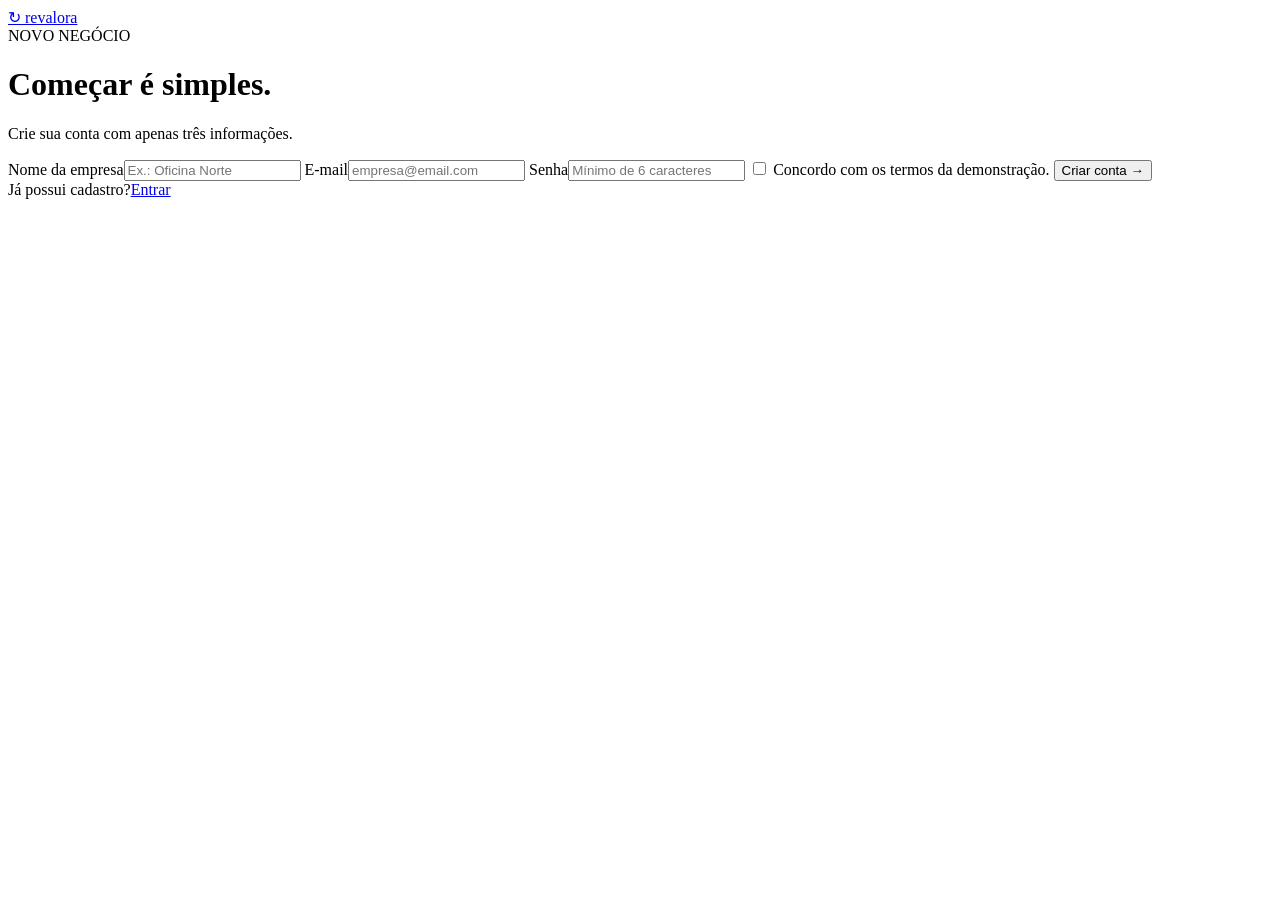
==== cadastro.html @ f768dd82 "Add files via upload" ====
<!DOCTYPE html>
<html lang="pt-BR">
<head><meta charset="UTF-8"><meta name="viewport" content="width=device-width, initial-scale=1.0"><title>Criar conta | Revalora</title><link rel="stylesheet" href="css/styles.css"></head>
<body class="auth-v2">
  <main class="auth-box">
    <a class="logo" href="index.html"><span>↻</span> revalora</a>
    <div class="auth-title"><span class="tag">NOVO NEGÓCIO</span><h1>Começar é simples.</h1><p>Crie sua conta com apenas três informações.</p></div>
    <div id="registerAlert" class="alert hidden"></div>
    <form id="registerForm" class="form-v2">
      <label>Nome da empresa<input id="companyName" type="text" placeholder="Ex.: Oficina Norte" required></label>
      <label>E-mail<input id="registerEmail" type="email" placeholder="empresa@email.com" required></label>
      <label>Senha<input id="registerPassword" type="password" placeholder="Mínimo de 6 caracteres" minlength="6" required></label>
      <label class="check"><input id="registerTerms" type="checkbox" required> Concordo com os termos da demonstração.</label>
      <button class="btn solid wide" type="submit">Criar conta →</button>
    </form>
    <div class="auth-bottom"><span>Já possui cadastro?</span><a href="login.html">Entrar</a></div>
  </main>
  <script src="js/app.js"></script><script src="js/auth.js"></script>
</body>
</html>
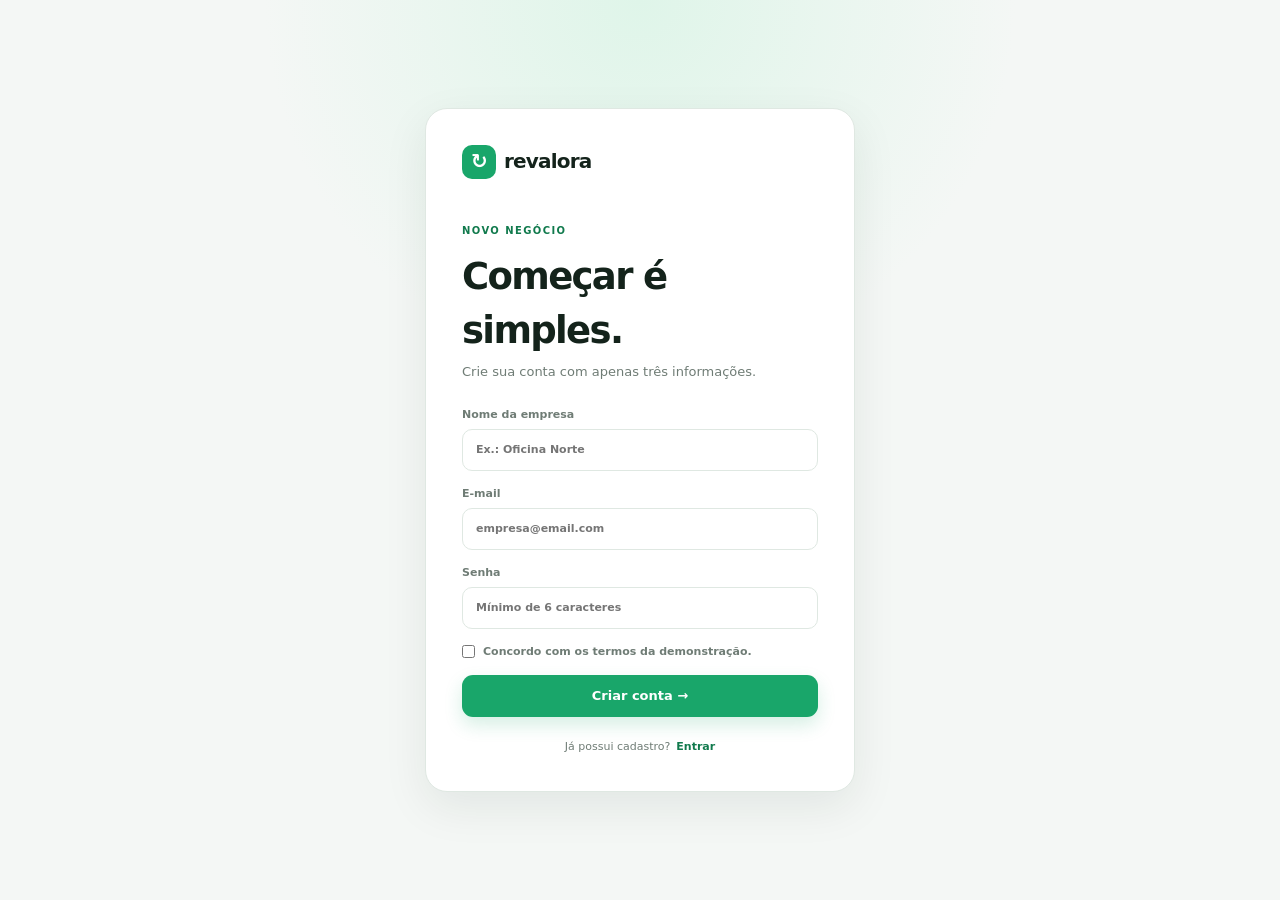
==== commit dbf88f2d: "Add files via upload" ====
--- a/cadastro.html
+++ b/cadastro.html
@@ -1,6 +1,6 @@
 <!DOCTYPE html>
 <html lang="pt-BR">
-<head><meta charset="UTF-8"><meta name="viewport" content="width=device-width, initial-scale=1.0"><title>Criar conta | Revalora</title><link rel="stylesheet" href="css/styles.css"></head>
+<head><meta charset="UTF-8"><meta name="viewport" content="width=device-width, initial-scale=1.0"><title>Criar conta | Revalora</title><link rel="stylesheet" href="styles.css"></head>
 <body class="auth-v2">
   <main class="auth-box">
     <a class="logo" href="index.html"><span>↻</span> revalora</a>
@@ -15,6 +15,6 @@
     </form>
     <div class="auth-bottom"><span>Já possui cadastro?</span><a href="login.html">Entrar</a></div>
   </main>
-  <script src="js/app.js"></script><script src="js/auth.js"></script>
+  <script src="app.js"></script><script src="auth.js"></script>
 </body>
 </html>
--- a/styles.css
+++ b/styles.css
@@ -0,0 +1,45 @@
+
+:root{
+  --bg:#f4f7f5;--card:#fff;--text:#14231b;--muted:#6f7c75;--line:#dfe8e2;
+  --green:#19a66a;--green-2:#117a4d;--green-soft:#e7f7ee;--dark:#10221a;
+  --amber:#b8731c;--amber-soft:#fff0db;--shadow:0 15px 45px rgba(17,42,29,.08);
+  --font:Inter,ui-sans-serif,system-ui,-apple-system,BlinkMacSystemFont,"Segoe UI",sans-serif;
+}
+*{box-sizing:border-box}html{scroll-behavior:smooth}body{margin:0;font-family:var(--font);background:var(--bg);color:var(--text);line-height:1.45}
+body.dark{--bg:#0c1410;--card:#121d17;--text:#eef8f2;--muted:#91a097;--line:#26372f;--green-soft:#123a29;--shadow:0 18px 55px rgba(0,0,0,.25)}
+a{text-decoration:none;color:inherit}button,input,select{font:inherit}button{cursor:pointer}.hidden{display:none!important}
+.logo{font-weight:900;letter-spacing:-.04em;font-size:20px;display:inline-flex;align-items:center;gap:8px}.logo span{display:grid;place-items:center;width:34px;height:34px;border-radius:10px;background:var(--green);color:#fff;font-size:20px}
+.tag{font-size:10px;letter-spacing:.14em;font-weight:850;color:var(--green-2)}.tag.light{color:#8be0b8}.text-link{font-size:13px;font-weight:800;color:var(--green-2)}.green-text{color:var(--green-2)!important}
+.btn{display:inline-flex;align-items:center;justify-content:center;gap:8px;padding:11px 16px;border-radius:11px;border:1px solid transparent;font-size:13px;font-weight:800;transition:.18s}.btn:hover{transform:translateY(-1px)}.btn.solid{background:var(--green);color:#fff;box-shadow:0 8px 18px rgba(25,166,106,.18)}.btn.solid:hover{background:var(--green-2)}.btn.ghost{border-color:#dfe8e2;color:#d5e6dc;background:rgba(255,255,255,.05)}.btn.light-btn{background:#fff;color:var(--green-2)}.btn.outline{border-color:var(--line);background:var(--card);color:var(--text)}.btn.wide{width:100%}.btn.big{padding:13px 20px;font-size:14px}.btn.small{padding:8px 11px;font-size:11px}
+
+.landing{background:#10221a;color:#fff}.landing-header{height:76px;display:flex;align-items:center;justify-content:space-between;padding:0 6vw;position:absolute;left:0;right:0;top:0;z-index:10}.landing .logo{color:#fff}.landing .logo span{background:#fff;color:var(--green)}
+.landing-header nav{display:flex;gap:28px;color:#a9bbb1;font-size:12px}.landing-header nav a:hover{color:#fff}.header-buttons{display:flex;gap:8px}
+.hero-v2{min-height:720px;padding:135px 8vw 75px;display:grid;grid-template-columns:1fr 1fr;gap:5vw;align-items:center;background:radial-gradient(circle at 76% 18%,rgba(47,188,128,.18),transparent 26%),#10221a}
+.hero-v2-copy{max-width:650px}.hero-v2-copy h1{font-size:clamp(52px,6vw,82px);line-height:.91;letter-spacing:-.06em;margin:15px 0 23px}.hero-v2-copy h1 em,.section-v2 h2 em,.dash-top h1 em{color:#43c88c;font-style:normal}.hero-v2-copy>p{max-width:580px;color:#b5c9bd;font-size:17px;line-height:1.7}.hero-v2-actions{display:flex;align-items:center;gap:20px;margin-top:30px;flex-wrap:wrap}.hero-note{margin-top:30px;color:#7f9b8c;font-size:10px}.hero-orbit{min-height:450px;position:relative;display:grid;place-items:center}.main-orbit{width:min(430px,82vw);padding:30px;border-radius:30px;background:#f4fbf6;color:var(--text);box-shadow:0 30px 70px rgba(0,0,0,.25);position:relative;z-index:3;transform:rotate(-2deg)}
+.orbit-card{border:1px solid rgba(255,255,255,.15)}.orbit-top{display:flex;justify-content:space-between;font-size:9px;color:#82948a;letter-spacing:.08em}.orbit-top b{font-size:9px;color:var(--green-2);letter-spacing:0}.main-orbit>strong{display:block;font-size:52px;letter-spacing:-.06em;margin:18px 0}.main-orbit>strong small{font-size:22px}.orbit-bar{height:9px;background:#dce9e0;border-radius:999px;overflow:hidden}.orbit-bar i{display:block;width:82%;height:100%;background:var(--green);border-radius:999px}.orbit-foot{display:flex;justify-content:space-between;margin-top:12px;font-size:10px;color:#788a80}.orbit-foot b{color:var(--green-2)}.orbit-pill{position:absolute;background:#fff;color:#1d2b23;padding:11px 13px;border-radius:14px;box-shadow:0 15px 30px rgba(0,0,0,.18);font-size:10px;z-index:4}.pill-one{top:8%;left:2%}.pill-two{bottom:15%;right:3%}.pill-three{right:0;top:26%;background:#dcf7e9;color:#166546}.orbit-center{position:absolute;display:grid;place-items:center;width:120px;height:120px;border:1px solid rgba(98,207,157,.18);border-radius:50%;font-size:60px;color:rgba(90,210,156,.12);z-index:1}
+.section-v2{padding:95px 8vw;background:#fff;color:var(--text)}.dark-band{background:#0c1912;color:#fff}.section-intro{max-width:600px}.section-v2 h2{font-size:clamp(38px,4.5vw,60px);line-height:.98;letter-spacing:-.05em;margin:12px 0 42px}.result-grid{display:grid;grid-template-columns:repeat(3,1fr);gap:15px}.result-grid article{border-top:2px solid var(--green);padding:20px 5px}.result-grid article>span{font-size:10px;color:var(--green);font-weight:900}.result-grid h3{margin:34px 0 8px;font-size:20px}.result-grid p{color:var(--muted);font-size:13px;max-width:310px}.dark-band{display:grid;grid-template-columns:.7fr 1.3fr;gap:60px;align-items:center}.flow-copy p{color:#8fa69a;font-size:13px;max-width:300px}.flow-line{display:grid;grid-template-columns:repeat(4,1fr);gap:0;border-top:1px solid #2d493a}.flow-line>div{padding:24px 12px 0;position:relative}.flow-line>div:before{content:"";position:absolute;top:-4px;left:0;width:8px;height:8px;background:#53cc91;border-radius:50%}.flow-line b{display:block;color:#65d49d;font-size:10px}.flow-line strong{display:block;margin-top:12px}.flow-line small{display:block;color:#80988b;font-size:10px;margin-top:4px}.cta-v2{padding:65px 8vw;background:var(--green);color:#fff;display:flex;justify-content:space-between;gap:25px;align-items:center}.cta-v2 h2{font-size:clamp(32px,4vw,50px);line-height:.98;letter-spacing:-.045em;margin:11px 0 0}.landing-footer-v2{padding:24px 8vw;background:#08110d;color:#6d8377;display:flex;justify-content:space-between;font-size:11px}
+
+.auth-v2{min-height:100vh;display:grid;place-items:center;background:radial-gradient(circle at 50% 0%,#dff5e9,transparent 34%),var(--bg);padding:25px}.auth-box{width:min(430px,100%);background:var(--card);border:1px solid var(--line);padding:36px;border-radius:22px;box-shadow:var(--shadow)}.auth-title{margin:38px 0 0}.auth-title h1{font-size:37px;letter-spacing:-.045em;margin:10px 0 6px}.auth-title p{color:var(--muted);font-size:13px;margin:0}.form-v2{display:grid;gap:15px;margin-top:25px}.form-v2 label{font-size:11px;font-weight:800;color:var(--muted)}.form-v2 input,.form-v2 select,.toolbar-v2 input,.toolbar-v2 select,.partner-search input{display:block;width:100%;margin-top:6px;border:1px solid var(--line);background:transparent;color:var(--text);padding:12px 13px;border-radius:10px;outline:none}.form-v2 input:focus,.toolbar-v2 input:focus,.partner-search input:focus{border-color:#76bd9c;box-shadow:0 0 0 3px rgba(25,166,106,.08)}.password{position:relative}.password input{padding-right:65px}.show-pass{position:absolute;right:10px;top:50%;transform:translateY(-50%);border:0;background:none;color:var(--green-2);font-size:10px;font-weight:900}.check{display:flex!important;gap:8px;align-items:center;font-weight:600!important}.check input{width:auto;margin:0}.auth-bottom{display:flex;justify-content:center;gap:6px;font-size:11px;color:var(--muted);margin-top:22px}.auth-bottom a{color:var(--green-2);font-weight:800}.demo-note{display:block;text-align:center;color:#98a49e;font-size:9px;margin-top:16px}.alert{margin-top:18px;padding:11px 12px;border-radius:10px;font-size:11px;font-weight:750}.alert.error{background:#ffe9e9;color:#a54949}.alert.success{background:#e5f7ec;color:#1f7f55}
+
+.app-v2{background:var(--bg);color:var(--text);min-height:100vh}.app-header{height:72px;background:var(--card);border-bottom:1px solid var(--line);display:flex;align-items:center;justify-content:space-between;padding:0 4vw;position:sticky;top:0;z-index:30}.app-nav{display:flex;gap:5px;background:var(--bg);padding:4px;border-radius:11px}.app-nav a{padding:8px 12px;color:var(--muted);font-size:11px;font-weight:800;border-radius:8px}.app-nav a:hover,.app-nav a.on{background:var(--card);color:var(--green-2);box-shadow:0 2px 7px rgba(0,0,0,.04)}.header-user{display:flex;align-items:center;gap:8px}.circle-btn{width:34px;height:34px;border:1px solid var(--line);background:var(--card);color:var(--muted);border-radius:10px}.user-initials{width:34px;height:34px;display:grid;place-items:center;background:var(--green-soft);color:var(--green-2);border-radius:10px;font-weight:900;font-size:10px}.user-initials.large{width:42px;height:42px}.app-content{max-width:1220px;margin:0 auto;padding:28px 4vw 45px}.dash-top,.page-heading-v2{display:flex;justify-content:space-between;gap:25px;align-items:end}.dash-top h1,.page-heading-v2 h1{font-size:37px;line-height:1.03;letter-spacing:-.045em;margin:9px 0 7px}.dash-top p,.page-heading-v2 p{margin:0;color:var(--muted);font-size:12px}.balance-card{margin-top:22px;min-height:210px;border-radius:24px;background:linear-gradient(135deg,#10281d,#163c2a);color:#fff;position:relative;overflow:hidden;display:grid;grid-template-columns:1fr .45fr;gap:20px;padding:28px}.balance-main span,.balance-side small{font-size:9px;letter-spacing:.13em;color:#a4c0b1;font-weight:850}.balance-main>strong{display:block;font-size:51px;letter-spacing:-.06em;margin:16px 0 7px}.balance-main>strong small{font-size:23px}.balance-main>b{font-size:10px;color:#73dba9}.balance-side{align-self:end;padding:15px;border-left:1px solid rgba(255,255,255,.12)}.balance-side strong{display:block;font-size:21px;margin:4px 0 8px}.balance-side a{font-size:10px;color:#84deb5;font-weight:850}.balance-wave{position:absolute;right:-60px;top:-60px;width:280px;height:280px;border:1px solid rgba(103,219,163,.14);border-radius:50%}.balance-wave:after{content:"";position:absolute;inset:35px;border:1px solid rgba(103,219,163,.10);border-radius:50%}
+.stat-strip{display:grid;grid-template-columns:repeat(4,1fr);gap:12px;margin:14px 0}.stat-strip>div{background:var(--card);border:1px solid var(--line);border-radius:14px;padding:16px}.stat-strip span{float:right;color:var(--green);font-size:14px}.stat-strip small{display:block;color:var(--muted);font-size:9px}.stat-strip strong{display:block;font-size:20px;margin-top:4px}.stat-strip b{font-size:9px;color:var(--green-2)}
+.dash-grid{display:grid;grid-template-columns:1.3fr .7fr;gap:12px}.panel-v2{background:var(--card);border:1px solid var(--line);border-radius:16px;padding:20px}.panel-title{display:flex;justify-content:space-between;align-items:flex-start;gap:15px;margin-bottom:18px}.panel-title h2{font-size:16px;margin:5px 0 0;letter-spacing:-.02em}.panel-title>a{font-size:10px;color:var(--green-2);font-weight:850}.latest-list{display:grid}.latest-list>div{display:grid;grid-template-columns:35px 1fr auto;gap:10px;align-items:center;padding:12px 0;border-bottom:1px solid var(--line)}.latest-list>div:last-child{border-bottom:0}.material-symbol{width:34px;height:34px;display:grid;place-items:center;border-radius:10px;font-style:normal}.oil{background:#eee8ff}.paper{background:#fff0de}.metal{background:#ffeedd}.plastic{background:#e7efff}.latest-list strong{display:block;font-size:11px}.latest-list small{display:block;color:var(--muted);font-size:9px;margin-top:2px}.latest-list>b{font-size:10px}.impact-big{padding:18px 0 14px}.impact-big strong{display:block;font-size:47px;letter-spacing:-.06em}.impact-big span{font-size:11px;color:var(--muted)}.impact-meter{display:flex;align-items:center;gap:10px}.impact-meter>div{height:8px;background:var(--bg);border-radius:999px;overflow:hidden;flex:1}.impact-meter i{display:block;height:100%;background:var(--green);border-radius:999px}.impact-meter strong{font-size:11px}.impact-panel p{font-size:10px;color:var(--muted);line-height:1.6}.impact-chips{display:flex;gap:6px;flex-wrap:wrap}.impact-chips span{font-size:9px;padding:7px 8px;border-radius:8px;background:var(--green-soft);color:var(--green-2)}
+.quick-actions{display:grid;grid-template-columns:repeat(3,1fr);gap:12px;margin-top:12px}.quick-actions>a{background:var(--card);border:1px solid var(--line);border-radius:14px;padding:16px;display:grid;grid-template-columns:36px 1fr;column-gap:10px}.quick-actions>a:hover{border-color:#abd9c0}.quick-actions span{grid-row:span 2;width:34px;height:34px;border-radius:10px;background:var(--green-soft);display:grid;place-items:center;color:var(--green-2)}.quick-actions strong{font-size:11px}.quick-actions small{font-size:9px;color:var(--muted)}
+
+.page-heading-v2{align-items:center}.summary-row{display:grid;grid-template-columns:repeat(3,1fr);gap:12px;margin:18px 0 12px}.summary-row>div{background:var(--card);border:1px solid var(--line);border-radius:13px;padding:15px}.summary-row small{color:var(--muted);font-size:9px}.summary-row strong{display:block;font-size:20px;margin-top:3px}.toolbar-v2{display:flex;gap:8px;margin-bottom:12px}.toolbar-v2 input{margin:0;flex:1}.toolbar-v2 select{margin:0;width:140px}.residue-cards{display:grid}.residue-item{display:grid;grid-template-columns:38px 1fr auto;gap:12px;align-items:center;padding:15px 0;border-bottom:1px solid var(--line)}.residue-item:last-child{border-bottom:0}.residue-info strong{display:block;font-size:11px}.residue-info small{font-size:9px;color:var(--muted)}.residue-value{text-align:right}.residue-value>strong{display:block;font-size:11px;margin-bottom:5px}.badge{display:inline-flex;padding:5px 8px;border-radius:999px;font-size:8px;font-weight:900}.badge.green{background:var(--green-soft);color:var(--green-2)}.badge.amber{background:var(--amber-soft);color:var(--amber)}.badge.gray{background:#eef2ef;color:#65736b}.two-fields{display:grid;grid-template-columns:1fr 1fr;gap:10px}.estimate-v2{display:flex;justify-content:space-between;align-items:center;background:var(--green-soft);border-radius:11px;padding:12px}.estimate-v2 span{font-size:10px;color:var(--muted)}.estimate-v2 strong{font-size:20px;color:var(--green-2)}
+
+.collection-highlight{background:linear-gradient(135deg,#17392a,#0e2218);color:#fff;border-radius:20px;padding:26px;display:flex;justify-content:space-between;gap:20px;align-items:center;margin:20px 0 12px}.collection-highlight h2{font-size:28px;margin:8px 0 3px}.collection-highlight p{color:#a5bdaf;font-size:11px}.collection-time{margin-top:18px;font-size:11px}.collection-time b{margin-left:9px;color:#81dfb3}.pickup-route{display:flex;align-items:center;gap:12px;color:#89dcb3}.route-path{height:1px;width:110px;background:linear-gradient(90deg,#4cc994,transparent);position:relative}.route-path:after{content:"";width:6px;height:6px;border:2px solid #4cc994;border-radius:50%;position:absolute;right:0;top:-4px}.collection-list{display:grid}.collection-row{display:grid;grid-template-columns:46px 1fr 90px 90px;gap:12px;align-items:center;padding:13px 0;border-bottom:1px solid var(--line);font-size:10px}.collection-row:last-child{border-bottom:0}.collection-row strong{display:block}.collection-row small{display:block;color:var(--muted);font-size:9px;margin-top:2px}.date-box{width:39px;height:39px;border-radius:9px;background:var(--green-soft);display:grid;place-items:center;align-content:center;color:var(--green-2)}.date-box b{font-size:15px;line-height:1}.date-box small{font-size:7px}.date-box.done{background:#eef2ef;color:#718078}
+
+.partner-search{margin:16px 0 12px}.partner-search input{margin:0}.chip-row{display:flex;gap:6px;overflow:auto;margin-top:9px;padding-bottom:2px}.chip{border:1px solid var(--line);background:var(--card);color:var(--muted);padding:7px 10px;border-radius:8px;font-size:9px;font-weight:850}.chip.active{background:var(--green-soft);color:var(--green-2);border-color:#b8ddca}.partner-v2-grid{display:grid;grid-template-columns:repeat(4,1fr);gap:12px}.partner-v2-card{background:var(--card);border:1px solid var(--line);border-radius:15px;padding:17px}.partner-head{display:flex;justify-content:space-between}.partner-logo{width:42px;height:42px;border-radius:12px;display:grid;place-items:center;font-size:10px;font-weight:900}.oil-logo{background:#eae3ff;color:#7151bb}.metal-logo{background:#fff0de;color:#a66b1b}.paper-logo{background:#e4edff;color:#5575b5}.purple-logo{background:#eee8ff;color:#7051b2}.partner-v2-card h3{font-size:16px;margin:16px 0 6px}.partner-v2-card p{font-size:10px;color:var(--muted);min-height:42px}.partner-foot{padding-top:13px;border-top:1px solid var(--line);display:flex;justify-content:space-between;align-items:center;font-size:8px;color:var(--muted)}
+
+.wallet-top{background:linear-gradient(135deg,#173d2c,#10231a);color:#fff;border-radius:21px;padding:28px;display:flex;justify-content:space-between;align-items:end;gap:15px}.wallet-top h1{font-size:50px;letter-spacing:-.06em;margin:10px 0 0}.wallet-top h1 small{font-size:22px}.wallet-top p{color:#99b2a4;font-size:10px;margin:0}.wallet-cards{display:grid;grid-template-columns:repeat(3,1fr);gap:12px;margin:12px 0}.wallet-cards>div{background:var(--card);border:1px solid var(--line);border-radius:14px;padding:16px}.wallet-cards small,.wallet-cards span{color:var(--muted);font-size:9px}.wallet-cards strong{display:block;font-size:20px;margin:4px 0}.wallet-cards b{font-size:9px;color:var(--green-2)}.statement{display:grid}.statement>div{display:grid;grid-template-columns:32px 1fr auto;gap:10px;align-items:center;padding:13px 0;border-bottom:1px solid var(--line)}.statement>div:last-child{border-bottom:0}.tx{width:28px;height:28px;border-radius:9px;display:grid;place-items:center;font-weight:900}.tx.plus{background:var(--green-soft);color:var(--green-2)}.tx.minus{background:#fff0ef;color:#b05757}.statement strong{display:block;font-size:10px}.statement small{display:block;font-size:8px;color:var(--muted);margin-top:2px}.statement>b{font-size:10px}
+
+.modal{position:fixed;inset:0;background:rgba(4,15,10,.52);display:grid;place-items:center;padding:18px;z-index:90}.modal-v2{width:min(460px,100%);background:var(--card);color:var(--text);border:1px solid var(--line);border-radius:18px;padding:24px;position:relative;box-shadow:0 30px 70px rgba(0,0,0,.25)}.modal-v2 h2{font-size:26px;letter-spacing:-.04em;margin:8px 0 3px}.modal-v2>p{font-size:10px;color:var(--muted);margin:0}.modal-x{position:absolute;right:14px;top:12px;background:none;border:0;font-size:24px;color:var(--muted)}
+
+.settings-panel{position:fixed;right:0;top:0;bottom:0;width:min(360px,94vw);background:var(--card);border-left:1px solid var(--line);z-index:100;padding:25px;transform:translateX(110%);transition:.2s ease;box-shadow:-25px 0 60px rgba(0,0,0,.12)}.settings-panel.open{transform:none}.settings-overlay{display:none;position:fixed;inset:0;background:rgba(0,0,0,.28);z-index:95}.settings-overlay.show{display:block}.settings-head{display:flex;justify-content:space-between;align-items:flex-start}.settings-head h3{font-size:25px;letter-spacing:-.04em;margin:8px 0 0}.close-settings{border:0;background:none;font-size:26px;color:var(--muted)}.setting-card{display:flex;justify-content:space-between;align-items:center;padding:16px 0;border-bottom:1px solid var(--line)}.setting-card strong{display:block;font-size:11px}.setting-card small{display:block;font-size:9px;color:var(--muted);margin-top:3px}.switch input{display:none}.switch span{display:block;width:38px;height:22px;background:#d7e1db;border-radius:999px;position:relative;transition:.15s}.switch span:after{content:"";position:absolute;top:3px;left:3px;width:16px;height:16px;border-radius:50%;background:#fff;transition:.15s;box-shadow:0 1px 4px rgba(0,0,0,.15)}.switch input:checked+span{background:var(--green)}.switch input:checked+span:after{transform:translateX(16px)}.setting-profile{display:flex;align-items:center;gap:10px;padding:20px 0}.setting-profile strong{display:block;font-size:11px}.setting-profile small{display:block;font-size:9px;color:var(--muted);margin-top:2px}.logout-button{width:100%;margin-top:10px;padding:11px;border:0;background:transparent;color:#b75b5b;font-size:11px;font-weight:850}
+
+.toast-v2{position:fixed;right:20px;bottom:20px;background:#11271d;color:#fff;padding:11px 14px;border-radius:10px;font-size:10px;font-weight:800;z-index:200;box-shadow:0 16px 34px rgba(0,0,0,.2);animation:tin .2s}.toast-v2.out{animation:tout .2s forwards}@keyframes tin{from{opacity:0;transform:translateY(7px)}to{opacity:1;transform:none}}@keyframes tout{to{opacity:0;transform:translateY(7px)}}
+body.compact .app-content{padding-top:17px}body.compact .panel-v2{padding:16px}body.compact .stat-strip>div{padding:12px}body.compact .latest-list>div,.compact .statement>div{padding:9px}
+@media(max-width:1000px){.hero-v2{grid-template-columns:1fr}.hero-orbit{min-height:390px}.dark-band{grid-template-columns:1fr}.partner-v2-grid{grid-template-columns:1fr 1fr}.dash-grid{grid-template-columns:1fr}.app-nav{gap:0}.app-nav a{padding:8px 9px}.stat-strip{grid-template-columns:1fr 1fr}}
+@media(max-width:720px){.landing-header{padding:0 20px}.landing-header nav{display:none}.header-buttons .ghost{display:none}.hero-v2{padding:115px 20px 55px}.hero-v2-copy h1{font-size:54px}.hero-orbit{min-height:340px}.main-orbit{padding:23px}.main-orbit>strong{font-size:43px}.pill-one{left:-5px}.pill-two{right:-4px}.pill-three{right:-10px}.section-v2{padding:70px 20px}.result-grid,.flow-line{grid-template-columns:1fr}.flow-line{border-top:0;gap:8px}.flow-line>div{padding:15px 0 0;border-left:1px solid #2d493a;padding-left:16px}.cta-v2{padding:50px 20px;display:grid}.landing-footer-v2{padding:20px;gap:8px;display:grid}.auth-box{padding:26px}.app-header{padding:0 15px}.app-header .logo{font-size:17px}.app-nav{position:absolute;top:72px;left:12px;right:12px;overflow:auto}.app-header{margin-bottom:45px}.app-content{padding:18px 15px 35px}.dash-top,.page-heading-v2{align-items:flex-start;display:grid}.dash-top h1,.page-heading-v2 h1{font-size:30px}.balance-card{grid-template-columns:1fr;min-height:240px}.balance-side{border-left:0;border-top:1px solid rgba(255,255,255,.12);padding-left:0}.stat-strip,.summary-row,.wallet-cards,.quick-actions{grid-template-columns:1fr}.collection-highlight{display:grid}.pickup-route{justify-content:flex-end}.collection-row{grid-template-columns:42px 1fr auto}.collection-row>span:last-child{grid-column:2}.partner-v2-grid{grid-template-columns:1fr}.wallet-top{align-items:flex-start;display:grid}.wallet-top h1{font-size:43px}.toolbar-v2{display:grid}.toolbar-v2 select{width:100%}.residue-item{grid-template-columns:36px 1fr}.residue-value{grid-column:2;text-align:left}.residue-value>strong{display:inline;margin-right:7px}.two-fields{grid-template-columns:1fr}.settings-panel{padding:20px}}
+@media(max-width:440px){.hero-v2-copy h1{font-size:45px}.hero-v2-copy>p{font-size:15px}.hero-v2-actions{display:grid}.hero-v2-actions .btn{width:100%}.orbit-pill{font-size:8px}.main-orbit{width:95%}.app-nav a{font-size:10px;padding:8px 7px}.user-initials{display:none}.balance-main>strong{font-size:43px}.dash-top .btn,.page-heading-v2 .btn{width:100%}}
